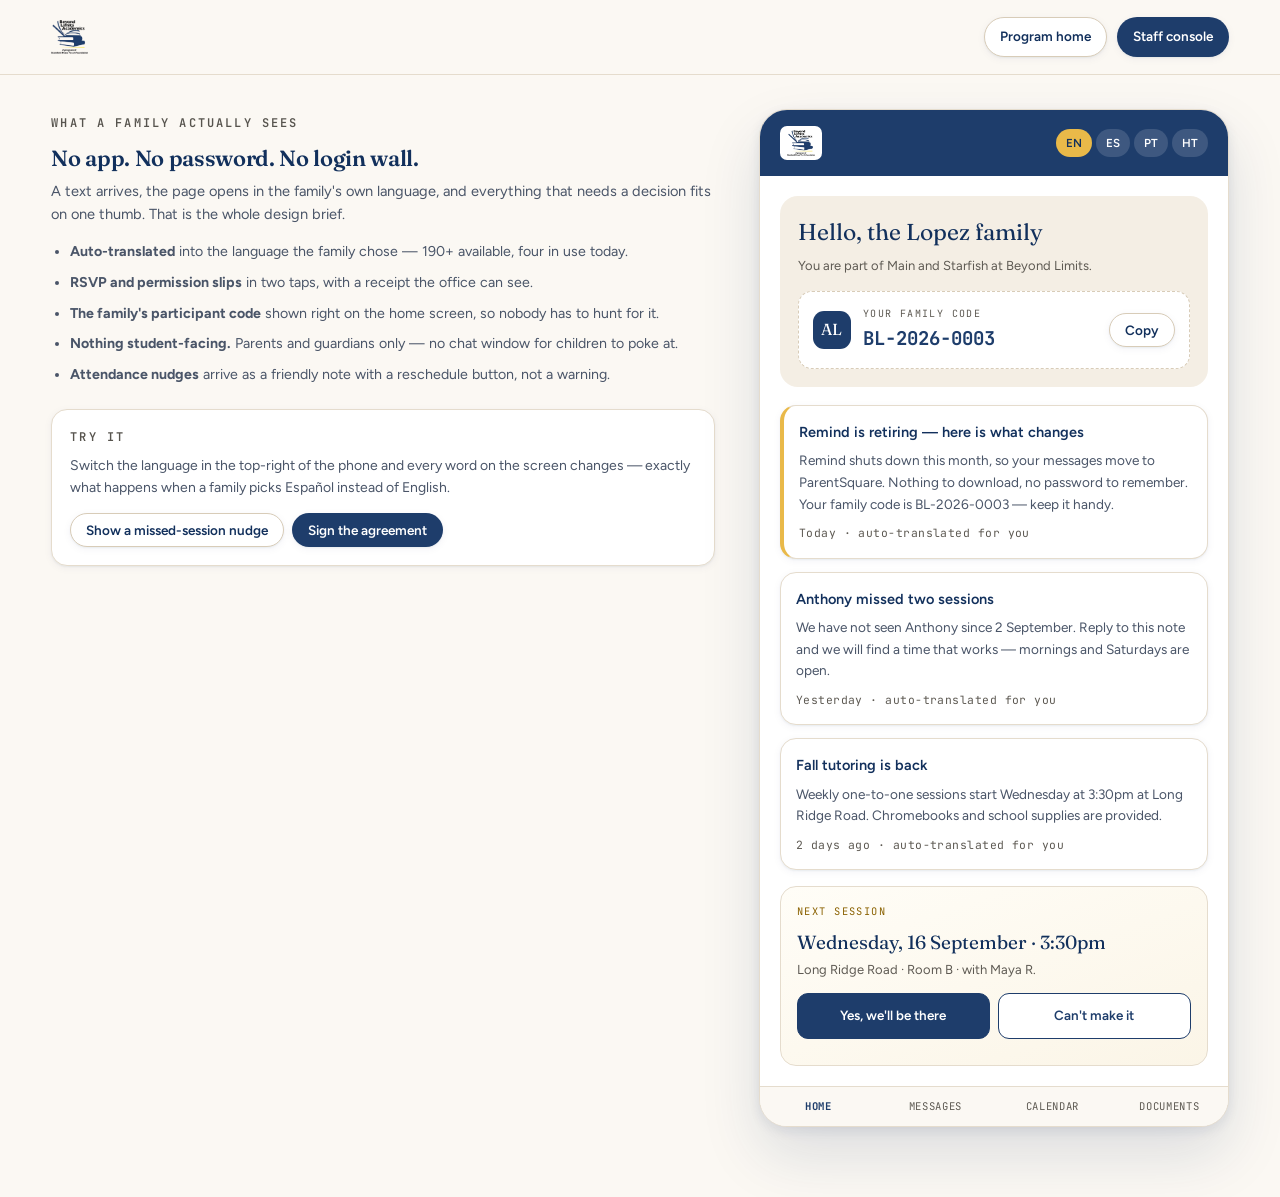
==== family.html @ e8ee2e5e "Beyond Limits Connect — demo build" ====
<!DOCTYPE html><html lang="en" class="js"><head>
<meta charset="utf-8"><meta name="viewport" content="width=device-width,initial-scale=1">
<title>Beyond Limits — for families</title>
<link rel="icon" href="assets/bl-mark.png"><link rel="stylesheet" href="assets/brand.css">
<style>
.famwrap{display:grid;grid-template-columns:1fr 470px;gap:44px;align-items:start;padding:34px 0 70px}
@media(max-width:1020px){.famwrap{grid-template-columns:1fr;justify-items:center}}
.fcol{width:100%;max-width:470px;background:#fff;border:1px solid var(--line);border-radius:28px;box-shadow:var(--sh-3);overflow:hidden}
.fhead{background:var(--navy);color:#fff;padding:16px 20px;display:flex;align-items:center;gap:12px}
.fhead img{height:34px;width:auto;background:#fff;border-radius:7px;padding:4px 7px}
.langsw{display:flex;gap:4px;margin-left:auto}
.langsw button{border:0;background:rgba(255,255,255,.14);color:#fff;font:inherit;font-size:11.6px;font-weight:600;padding:5px 10px;border-radius:100px;cursor:pointer}
.langsw button.on{background:var(--gold);color:var(--ink)}
.fbody{padding:20px}
.greet{background:var(--paper-2);border-radius:18px;padding:18px}
.codebig{display:flex;align-items:center;gap:12px;background:#fff;border:1px dashed var(--line-2);border-radius:14px;padding:14px;margin-top:14px}
.feed{display:grid;gap:13px}
.msg{border:1px solid var(--line);border-radius:16px;padding:15px;background:#fff;box-shadow:var(--sh-1)}
.msg.unread{border-left:4px solid var(--gold)}
.msg .mt{font-weight:600;font-size:14.5px;margin-bottom:4px}
.msg p{font-size:13.6px;color:#4A5568;margin:6px 0 0;line-height:1.6}
.msg .mf{font-size:11.4px;color:var(--muted);font-family:var(--f-m);margin-top:9px;letter-spacing:.04em}
.sess{border:1px solid var(--line);border-radius:16px;padding:16px;background:linear-gradient(160deg,#FFFDF7,#FBF5E7)}
.rsvp{display:flex;gap:8px;margin-top:12px}
.rsvp button{flex:1;border-radius:11px;padding:11px;font:inherit;font-weight:600;font-size:13.4px;cursor:pointer;border:1.5px solid var(--navy);background:#fff;color:var(--navy)}
.rsvp button.go{background:var(--navy);color:#fff}
.nudge{background:var(--amber-050);border:1px solid #F1DFB8;border-radius:16px;padding:16px}
.fnav{display:flex;border-top:1px solid var(--line);background:#FBF8F3}
.fnav div{flex:1;text-align:center;padding:11px 4px;font-size:10.6px;color:var(--muted);font-family:var(--f-m);letter-spacing:.06em}
.fnav div.on{color:var(--navy);font-weight:700}
.side h3{font-size:22px;margin-bottom:10px}
.side p{font-size:14.6px;color:#4A5568}
.side ul{margin:0;padding-left:19px;font-size:14.2px;color:#4A5568;display:grid;gap:8px}
</style></head><body>

<header style="background:rgba(251,248,243,.9);backdrop-filter:blur(12px);border-bottom:1px solid var(--line);position:sticky;top:0;z-index:20">
 <div class="wrap" style="display:flex;align-items:center;gap:18px;height:74px">
  <a class="lockup sm" href="index.html"><img src="assets/bl-logo.png" alt="Beyond Limits Academics"></a>
  <nav style="margin-left:auto;display:flex;gap:10px;align-items:center">
   <a class="btn btn-ghost btn-sm" href="index.html">Program home</a>
   <a class="btn btn-navy btn-sm" href="studio.html">Staff console</a></nav>
 </div></header>

<div class="wrap famwrap">
  <div class="side">
    <span class="eyebrow">What a family actually sees</span>
    <h3 style="margin-top:12px">No app. No password. No login wall.</h3>
    <p>A text arrives, the page opens in the family's own language, and everything that needs a decision fits on one thumb.
      That is the whole design brief.</p>
    <ul>
      <li><b>Auto-translated</b> into the language the family chose — 190+ available, four in use today.</li>
      <li><b>RSVP and permission slips</b> in two taps, with a receipt the office can see.</li>
      <li><b>The family's participant code</b> shown right on the home screen, so nobody has to hunt for it.</li>
      <li><b>Nothing student-facing.</b> Parents and guardians only — no chat window for children to poke at.</li>
      <li><b>Attendance nudges</b> arrive as a friendly note with a reschedule button, not a warning.</li>
    </ul>
    <div style="margin-top:22px;padding:18px;border-radius:16px;background:#fff;border:1px solid var(--line);box-shadow:var(--sh-1)">
      <div class="eyebrow" style="margin-bottom:8px">Try it</div>
      <div style="font-size:14px;color:#4A5568">Switch the language in the top-right of the phone and every word on the screen changes —
        exactly what happens when a family picks Español instead of English.</div>
      <div style="display:flex;gap:8px;margin-top:13px;flex-wrap:wrap">
        <button class="btn btn-ghost btn-sm" data-demo="missing">Show a missed-session nudge</button>
        <button class="btn btn-navy btn-sm" data-demo="sign">Sign the agreement</button></div>
    </div>
  </div>

  <div class="fcol">
    <div class="fhead">
      <img src="assets/bl-logo.png" alt="Beyond Limits">
      <div class="langsw">
        <button data-l="en" class="on">EN</button><button data-l="es">ES</button><button data-l="pt">PT</button><button data-l="ht">HT</button>
      </div>
    </div>
    <div class="fbody">
      <div class="greet">
        <div style="font-family:var(--f-d);font-size:23px" data-i18n="greet">Hello, the Lopez family</div>
        <div style="font-size:13px;color:var(--muted);margin-top:5px" data-i18n="sub">You are part of Main and Starfish at Beyond Limits.</div>
        <div class="codebig">
          <div style="width:38px;height:38px;border-radius:11px;background:var(--navy);color:#fff;display:grid;place-items:center;font-family:var(--f-d)">AL</div>
          <div><div class="mono" style="font-size:10px;letter-spacing:.14em;color:var(--muted)" data-i18n="yourcode">YOUR FAMILY CODE</div>
            <div class="mono" style="font-size:19px;font-weight:700;color:var(--navy);margin-top:2px">BL-2026-0003</div></div>
          <button class="btn btn-ghost btn-sm" style="margin-left:auto" data-i18n="copy">Copy</button>
        </div>
      </div>

      <div id="slot" style="margin-top:18px"></div>

      <div class="feed" style="margin-top:18px" id="feed"></div>
      <div class="sess" style="margin-top:16px">
        <div class="mono" style="font-size:10.4px;letter-spacing:.14em;color:#8A6100" data-i18n="next">NEXT SESSION</div>
        <div style="font-family:var(--f-d);font-size:19px;margin:7px 0 3px" data-i18n="nextT">Wednesday, 16 September &middot; 3:30pm</div>
        <div style="font-size:13px;color:var(--muted)" data-i18n="nextS">Long Ridge Road &middot; Room B &middot; with Maya R.</div>
        <div class="rsvp"><button class="go" data-i18n="yes">Yes, we'll be there</button><button data-i18n="no">Can't make it</button></div>
        <div id="rsvpOut" style="font-size:12.6px;color:var(--green);margin-top:10px"></div>
      </div>
    </div>
    <div class="fnav">
      <div class="on" data-i18n="nav1">HOME</div><div data-i18n="nav2">MESSAGES</div><div data-i18n="nav3">CALENDAR</div><div data-i18n="nav4">DOCUMENTS</div>
    </div>
  </div>
</div>

<script>
const T={
 en:{greet:'Hello, the Lopez family',sub:'You are part of Main and Starfish at Beyond Limits.',yourcode:'YOUR FAMILY CODE',copy:'Copy',
   next:'NEXT SESSION',nextT:'Wednesday, 16 September · 3:30pm',nextS:'Long Ridge Road · Room B · with Maya R.',yes:"Yes, we'll be there",
   no:"Can't make it",nav1:'HOME',nav2:'MESSAGES',nav3:'CALENDAR',nav4:'DOCUMENTS',
   m1:'Remind is retiring — here is what changes',m1b:'Remind shuts down this month, so your messages move to ParentSquare. Nothing to download, no password to remember. Your family code is BL-2026-0003 — keep it handy.',
   m2:'Fall tutoring is back',m2b:'Weekly one-to-one sessions start Wednesday at 3:30pm at Long Ridge Road. Chromebooks and school supplies are provided.',
   m3:'Anthony missed two sessions',m3b:'We have not seen Anthony since 2 September. Reply to this note and we will find a time that works — mornings and Saturdays are open.',
   ago:'2 days ago',yo:'Yesterday',tod:'Today'}, 
 es:{greet:'Hola, familia Lopez',sub:'Ustedes son parte de Main y Starfish en Beyond Limits.',yourcode:'CÓDIGO DE SU FAMILIA',copy:'Copiar',
   next:'PRÓXIMA SESIÓN',nextT:'Miércoles, 16 de septiembre · 3:30pm',nextS:'Long Ridge Road · Sala B · con Maya R.',yes:'Sí, asistiremos',
   no:'No podemos',nav1:'INICIO',nav2:'MENSAJES',nav3:'CALENDARIO',nav4:'DOCUMENTOS',
   m1:'Remind se despide — esto es lo que cambia',m1b:'Remind cierra este mes, así que sus mensajes pasan a ParentSquare. No hay nada que descargar ni contraseña que recordar. El código de su familia es BL-2026-0003.',
   m2:'Tutorías de otoño',m2b:'Las sesiones individuales empiezan el miércoles a las 3:30pm en Long Ridge Road. Proveemos Chromebooks y útiles escolares.',
   m3:'Anthony faltó a dos sesiones',m3b:'No vemos a Anthony desde el 2 de septiembre. Responda a este mensaje y buscaremos un horario — hay espacio en las mañanas y los sábados.',
   ago:'hace 2 días',yo:'Ayer',tod:'Hoy'},
 pt:{greet:'Olá, família Lopez',sub:'Vocês fazem parte de Main e Starfish no Beyond Limits.',yourcode:'CÓDIGO DA FAMÍLIA',copy:'Copiar',
   next:'PRÓXIMA SESSÃO',nextT:'Quarta, 16 de setembro · 15h30',nextS:'Long Ridge Road · Sala B · com Maya R.',yes:'Sim, estaremos lá',
   no:'Não podemos',nav1:'INÍCIO',nav2:'MENSAGENS',nav3:'CALENDÁRIO',nav4:'DOCUMENTOS',
   m1:'O Remind está acabando — veja o que muda',m1b:'O Remind será desativado este mês, então suas mensagens passam para o ParentSquare. Nada para baixar. O código da sua família é BL-2026-0003.',
   m2:'As tutorias de outono voltaram',m2b:'As sessões individuais começam quarta às 15h30 na Long Ridge Road. Fornecemos Chromebooks e material escolar.',
   m3:'Anthony faltou a duas sessões',m3b:'Não vemos Anthony desde 2 de setembro. Responda e encontraremos um horário — manhãs e sábados estão livres.',
   ago:'2 dias atrás',yo:'Ontem',tod:'Hoje'},
 ht:{greet:'Bonjou, fanmi Lopez',sub:'Nou fè pati Main ak Starfish nan Beyond Limits.',yourcode:'KÒD FANMI W',copy:'Kopye',
   next:'PWOCHEN SESYON',nextT:'Mèkredi 16 septanm · 3:30pm',nextS:'Long Ridge Road · Sal B · ak Maya R.',yes:'Wi, n ap vini',
   no:'Nou pa ka',nav1:'AKÈY',nav2:'MESAJ',nav3:'KALANDRIYE',nav4:'DOKIMAN',
   m1:'Remind ap fèmen — men sa ki chanje',m1b:'Remind ap fèmen mwa sa a, kidonk mesaj ou yo ale nan ParentSquare. Pa gen anyen pou telechaje. Kòd fanmi w se BL-2026-0003.',
   m2:'Titòray otòn yo tounen',m2b:'Sesyon endividyèl yo kòmanse mèkredi 3:30pm nan Long Ridge Road. Nou bay Chromebook ak materyèl lekòl.',
   m3:'Anthony manke de sesyon',m3b:'Nou pa wè Anthony depi 2 septanm. Reponn mesaj sa a epi n ap jwenn yon lè ki bon — maten ak samdi disponib.',
   ago:'2 jou de sa',yo:'Yè',tod:'Jodi a'}};
let L='en', MODE=null;
const g=k=>T[L][k];
function feed(){
 const h=[
  ['m1','m1b','tod',1],['m3','m3b','yo',0],['m2','m2b','ago',0]];
 document.getElementById('feed').innerHTML=h.map(x=>`<div class="msg ${x[3]?'unread':''}">
   <div class="mt">${g(x[0])}</div><p>${g(x[1])}</p>
   <div class="mf">${g(x[2])} &middot; ${L==='es'?'traducido automáticamente':L==='pt'?'traduzido automaticamente':L==='ht'?'tradui otomatikman':'auto-translated for you'}</div></div>`).join('');
}
function slot(mode){
 const s=document.getElementById('slot');
 if(mode==='missing'){s.innerHTML=`<div class="nudge">
   <div class="mono" style="font-size:10.4px;letter-spacing:.14em;color:#8A6100">${L==='es'?'AVISO AMABLE':L==='pt'?'AVISO AMIGÁVEL':L==='ht'?'YON TI NOT':L==='en'?'A GENTLE NUDGE':''}</div>
   <div style="font-family:var(--f-d);font-size:18px;margin:7px 0 4px">${g('m3')}</div>
   <p style="font-size:13.4px;color:#5B4A22;margin:0">${g('m3b')}</p>
   <div class="rsvp"><button class="go">${L==='es'?'Reservar otra hora':L==='pt'?'Marcar outro horário':L==='ht'?'Chwazi yon lè':L==='en'?'Book another time':''}</button>
     <button>${L==='es'?'Llamenme':L==='pt'?'Ligue-me':L==='ht'?'Rele mwen':L==='en'?'Call me':''}</button></div></div>`;}
 else if(mode==='sign'){s.innerHTML=`<div style="border:1px solid var(--line);border-radius:16px;padding:16px;background:#FCFAF6">
   <div class="mono" style="font-size:10.4px;letter-spacing:.14em;color:var(--muted)">${L==='es'?'ACUERDO':L==='pt'?'ACORDO':L==='ht'?'AKò A':L==='en'?'AGREEMENT':''}</div>
   <div style="font-family:var(--f-d);font-size:18px;margin:7px 0 10px">${L==='es'?'Acuerdo de participación — Main':L==='pt'?'Acordo de participação — Main':L==='ht'?'Akò patisipasyon — Main':L==='en'?'Participant Agreement — Main':''}</div>
   <div style="display:flex;gap:9px;font-size:13px;color:#4A5568"><span class="chip chip-green">${L==='es'?'1 de 1 firmado':L==='pt'?'1 de 1 assinado':L==='ht'?'1 sou 1 siyen':L==='en'?'1 of 1 signed':''}</span>
   <span class="chip">${L==='es'?'No se pedirá otra vez':L==='pt'?'Nunca pediremos de novo':L==='ht'?'P ap mande ankò':'Never asked to re-submit'}</span></div>
   <button class="btn btn-navy btn-sm" style="width:100%;justify-content:center;margin-top:12px" id="fSign">${L==='es'?'Firmar ahora':L==='pt'?'Assinar agora':L==='ht'?'Siyen kounye a':L==='en'?'Sign now':''}</button>
   <div id="fSignOut" style="font-size:12.4px;color:var(--green);margin-top:9px"></div></div>`;}
 else { s.innerHTML=''; }
 const fs=document.getElementById('fSign'); if(fs)fs.onclick=()=>document.getElementById('fSignOut').textContent=
   L==='es'?'Firmado y guardado.':L==='pt'?'Assinado e arquivado.':L==='ht'?'Siyen epi achive.':'Signed and filed.';
}
function lang(l){L=l;document.documentElement.lang=l;
 document.querySelectorAll('[data-i18n]').forEach(e=>{const k=e.dataset.i18n;if(T[l][k])e.innerHTML=T[l][k];});
 document.querySelectorAll('.langsw button').forEach(b=>b.classList.toggle('on',b.dataset.l===l));
 feed(); slot(MODE);}
document.querySelectorAll('.langsw button').forEach(b=>b.onclick=()=>lang(b.dataset.l));
document.querySelectorAll('[data-demo]').forEach(b=>b.onclick=()=>{MODE=(MODE===b.dataset.demo)?null:b.dataset.demo;slot(MODE);});
document.querySelectorAll('.rsvp button').forEach(b=>b.onclick=()=>{
 document.getElementById('rsvpOut').textContent = L==='es'?'Gracias — confirmado.':L==='pt'?'Obrigado — confirmado.':L==='ht'?'Mèsi — konfime.':'Thank you — confirmed.';});
feed(); slot(MODE);
</script></body></html>
---- assets/brand.css ----
/* ============================================================
   BEYOND LIMITS CONNECT — brand & component system
   Palette sampled from the official BL logo: navy #1E3D6B
   Paper/ink library aesthetic. Fraunces + Figtree + JetBrains Mono.
   ============================================================ */
@import url('https://fonts.googleapis.com/css2?family=Fraunces:opsz,wght@9..144,300..900&family=Figtree:wght@300..900&family=JetBrains+Mono:wght@400..700&display=swap');

:root{
  --navy:#1E3D6B; --ink:#12305C; --ink-2:#2B4C7E; --navy-900:#0C2144; --navy-050:#E8EEF7;
  --gold:#E9B949; --gold-2:#F5D06B; --gold-lt:#FFF17A; --gold-050:#FDF6E3;
  --paper:#FBF8F3; --paper-2:#F4EEE4; --paper-3:#EDE5D7; --card:#FFFFFF;
  --line:#E5DCCD; --line-2:#D8CCB8;
  --green:#2E7D5B; --green-050:#E7F3EC;
  --amber:#C77700; --amber-050:#FBF0DC;
  --red:#B3382C;  --red-050:#FBEAE7;
  --muted:#5E5A53; --muted-2:#8A857C;
  --r-xs:6px; --r-sm:10px; --r-md:16px; --r-lg:24px; --r-xl:34px;
  --sh-1:0 1px 2px rgba(18,48,92,.06), 0 2px 8px rgba(18,48,92,.05);
  --sh-2:0 2px 6px rgba(18,48,92,.07), 0 12px 28px rgba(18,48,92,.08);
  --sh-3:0 4px 12px rgba(18,48,92,.09), 0 28px 60px rgba(18,48,92,.13);
  --f-d:"Fraunces",Georgia,serif;
  --f-b:"Figtree",-apple-system,BlinkMacSystemFont,"Segoe UI",sans-serif;
  --f-m:"JetBrains Mono",ui-monospace,SFMono-Regular,monospace;
}
*{box-sizing:border-box}
html{-webkit-text-size-adjust:100%}
body{margin:0;background:var(--paper);color:var(--ink);font-family:var(--f-b);font-size:16px;line-height:1.6;
  -webkit-font-smoothing:antialiased;text-rendering:optimizeLegibility}
h1,h2,h3,h4{font-family:var(--f-d);font-weight:600;letter-spacing:-.015em;line-height:1.06;margin:0;color:var(--ink)}
h1{font-size:clamp(38px,5.4vw,74px);font-variation-settings:"SOFT" 30,"WONK" 1}
h2{font-size:clamp(28px,3.4vw,46px);font-variation-settings:"SOFT" 20}
h3{font-size:clamp(19px,1.6vw,25px)}
p{margin:0 0 1em}
a{color:inherit}
.mono{font-family:var(--f-m);font-variant-ligatures:none}
.wrap{width:min(1240px,92vw);margin-inline:auto}
.eyebrow{font-family:var(--f-m);font-size:12px;letter-spacing:.18em;text-transform:uppercase;color:#57544E;font-weight:600}
.lede{font-size:clamp(17px,1.35vw,20px);color:#41506B;max-width:60ch}
.hl{background:linear-gradient(180deg,transparent 58%,var(--gold-2) 58%,var(--gold-2) 92%,transparent 92%)}

/* buttons */
.btn{display:inline-flex;align-items:center;gap:9px;font-family:var(--f-b);font-weight:600;font-size:15px;
  padding:12px 22px;border-radius:100px;border:1.5px solid transparent;cursor:pointer;text-decoration:none;
  transition:transform .16s cubic-bezier(.2,.8,.3,1),box-shadow .18s,background .18s,color .18s;white-space:nowrap}
.btn:active{transform:translateY(1px) scale(.99)}
.btn-navy{background:var(--navy);color:#fff;box-shadow:var(--sh-1)}
.btn-navy:hover{background:var(--ink);box-shadow:var(--sh-2);transform:translateY(-1px)}
.btn-ghost{background:#fff;border-color:var(--line-2);color:var(--ink);box-shadow:var(--sh-1)}
.btn-ghost:hover{border-color:var(--navy);background:#fff}
.btn-gold{background:var(--gold);color:var(--ink);box-shadow:var(--sh-1)}
.btn-gold:hover{background:var(--gold-2);transform:translateY(-1px)}
.btn-sm{padding:8px 15px;font-size:13.5px}
.btn-lg{padding:16px 32px;font-size:16.5px}
.ic{width:18px;height:18px;flex:none;stroke-width:1.7;fill:none;stroke:currentColor;stroke-linecap:round;stroke-linejoin:round}
.ic-lg{width:24px;height:24px}.ic-sm{width:15px;height:15px}

/* logo lockups — the company's own file, never redrawn */
.lockup{display:flex;align-items:center;gap:12px;text-decoration:none}
.lockup img{display:block;height:44px;width:auto}
.lockup.sm img{height:34px}
.lockup-plate{background:#fff;border-radius:var(--r-sm);padding:9px 14px;box-shadow:var(--sh-1);border:1px solid var(--line)}
.lockup-plate img{height:40px}

/* chips */
.chip{display:inline-flex;align-items:center;gap:6px;font-size:12.5px;font-weight:600;padding:5px 11px;border-radius:100px;
  background:var(--paper-2);color:#4A5568;border:1px solid var(--line);white-space:nowrap}
.chip-navy{background:var(--navy-050);color:var(--navy);border-color:#D3E0F2}
.chip-gold{background:var(--gold-050);color:#8A6100;border-color:#F0E0B4}
.chip-green{background:var(--green-050);color:var(--green);border-color:#CBE5D6}
.chip-amber{background:var(--amber-050);color:var(--amber);border-color:#F2DDB4}
.chip-red{background:var(--red-050);color:var(--red);border-color:#F2CFC9}
.dot{width:7px;height:7px;border-radius:50%;background:currentColor;flex:none}
.dot.pulse{animation:pulse 2s infinite}
@keyframes pulse{0%,100%{opacity:1}50%{opacity:.35}}

/* index card — the motif */
.icard{background:var(--card);border:1px solid var(--line);border-radius:var(--r-md);padding:22px;position:relative;box-shadow:var(--sh-1)}
.icard::after{content:"";position:absolute;left:0;right:0;bottom:0;height:4px;border-radius:0 0 var(--r-md) var(--r-md);
  background:repeating-linear-gradient(90deg,var(--navy) 0 6px,transparent 6px 12px);opacity:.14}
.code{font-family:var(--f-m);font-weight:600;letter-spacing:.02em;background:var(--navy-050);color:var(--navy);
  padding:2px 8px;border-radius:var(--r-xs);font-size:13px;border:1px solid #D9E4F4}
.notch{border-radius:var(--r-md);background:
  radial-gradient(circle at 0 50%,var(--paper) 9px,transparent 9.5px),
  radial-gradient(circle at 100% 50%,var(--paper) 9px,transparent 9.5px),#fff}

/* tooltips: soft white-glow, Pixar-fade (never a dark box) */
[data-tip]{position:relative}
[data-tip]::before{content:attr(data-tip);position:absolute;bottom:calc(100% + 11px);left:50%;transform:translateX(-50%) translateY(5px) scale(.96);
  background:#fff;color:var(--ink);font-size:12.5px;font-weight:500;line-height:1.45;padding:9px 13px;border-radius:12px;width:max-content;max-width:260px;
  box-shadow:0 2px 4px rgba(18,48,92,.08),0 14px 34px rgba(18,48,92,.16),0 0 0 1px rgba(18,48,92,.07);
  opacity:0;pointer-events:none;transition:opacity .26s ease,transform .26s cubic-bezier(.2,.9,.3,1);z-index:70;text-align:left;white-space:normal;font-family:var(--f-b)}
[data-tip]::after{content:"";position:absolute;bottom:calc(100% + 5px);left:50%;transform:translateX(-50%) translateY(5px);width:9px;height:9px;background:#fff;rotate:45deg;
  box-shadow:1px 1px 0 rgba(18,48,92,.06);opacity:0;transition:opacity .26s ease,transform .26s cubic-bezier(.2,.9,.3,1);z-index:69}
[data-tip]:hover::before,[data-tip]:hover::after{opacity:1;transform:translateX(-50%) translateY(0) scale(1)}
[data-tip].tip-r::before{left:auto;right:0;transform:translateX(0) translateY(5px)}
[data-tip].tip-r:hover::before{transform:translateX(0) translateY(0)}

/* animated meters (never frozen) */
.meter{height:7px;border-radius:100px;background:var(--paper-3);overflow:hidden}
.meter > i{display:block;height:100%;border-radius:100px;background:var(--navy);width:0;transition:width 1.4s cubic-bezier(.2,.85,.25,1)}
.meter.g > i{background:var(--green)}.meter.a > i{background:var(--amber)}.meter.r > i{background:var(--red)}
.meter.gold > i{background:linear-gradient(90deg,var(--gold),var(--gold-2))}
@media (prefers-reduced-motion:reduce){*{animation-duration:.01ms!important;transition-duration:.01ms!important}}
.sr{position:absolute;width:1px;height:1px;overflow:hidden;clip:rect(0 0 0 0)}

/* reveal only when JS is available (no blank sections without JS) */
.reveal{opacity:1;transform:none}
html.js .reveal{opacity:0;transform:translateY(18px)}
html.js .reveal.in{opacity:1;transform:none;transition:opacity .8s cubic-bezier(.2,.85,.3,1),transform .8s cubic-bezier(.2,.85,.3,1)}
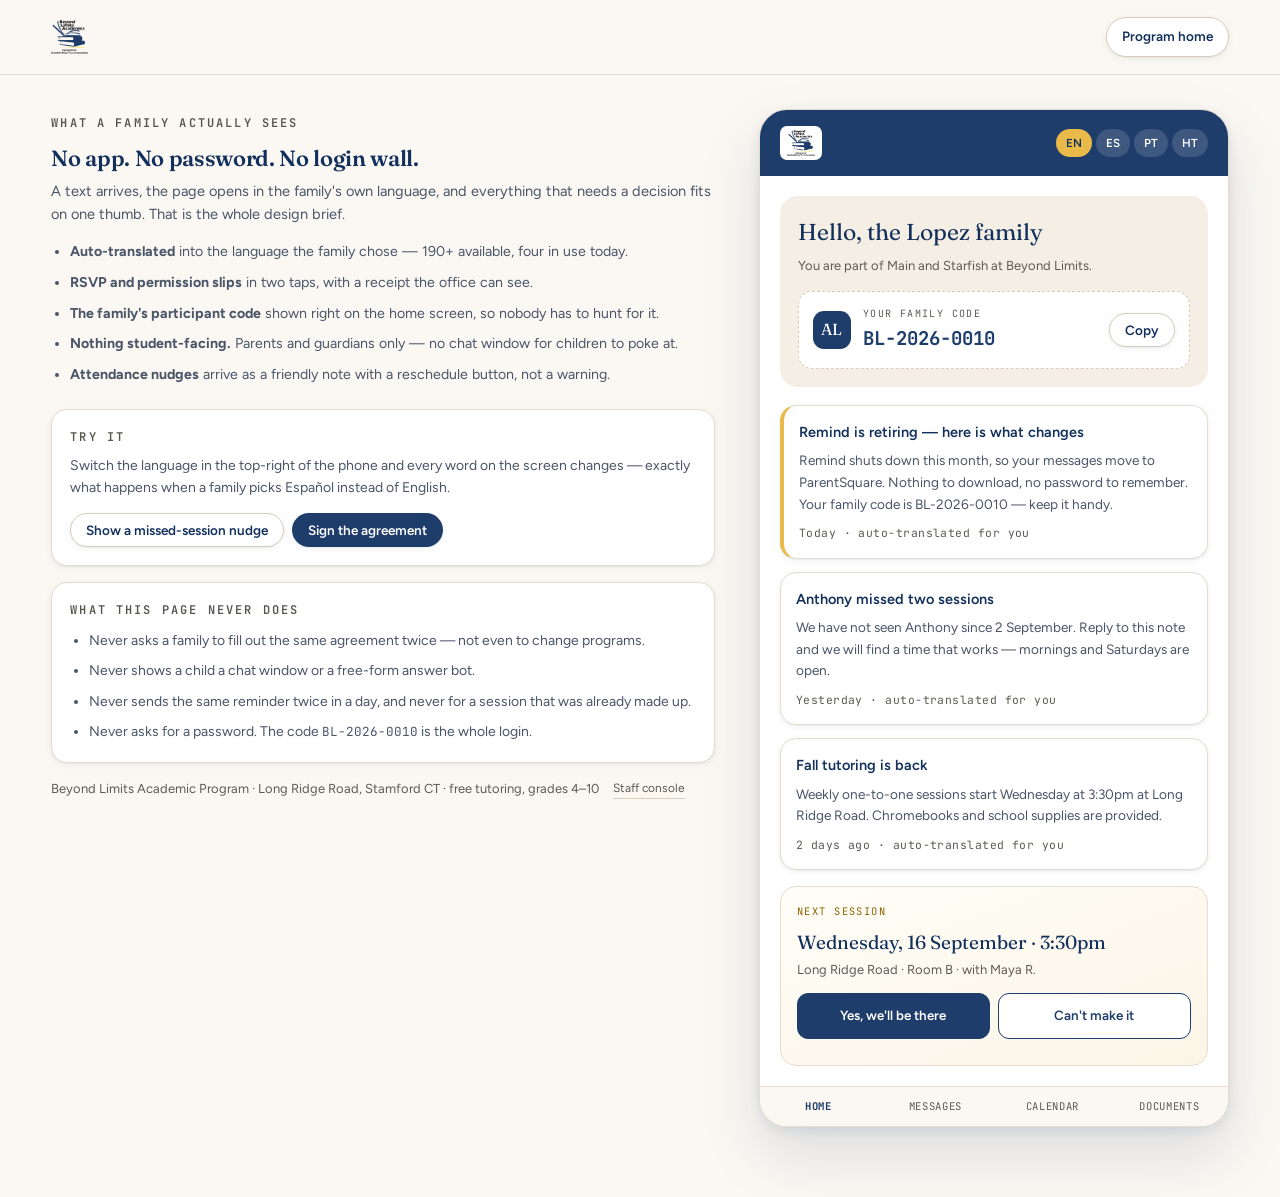
==== commit 4ce42a08: "audit fixes: unioned audience counts, working code search, derived per-track/attendance data, real e" ====
--- a/family.html
+++ b/family.html
@@ -38,7 +38,7 @@
   <a class="lockup sm" href="index.html"><img src="assets/bl-logo.png" alt="Beyond Limits Academics"></a>
   <nav style="margin-left:auto;display:flex;gap:10px;align-items:center">
    <a class="btn btn-ghost btn-sm" href="index.html">Program home</a>
-   <a class="btn btn-navy btn-sm" href="studio.html">Staff console</a></nav>
+   </nav>
  </div></header>
 
 <div class="wrap famwrap">
@@ -62,6 +62,21 @@
         <button class="btn btn-ghost btn-sm" data-demo="missing">Show a missed-session nudge</button>
         <button class="btn btn-navy btn-sm" data-demo="sign">Sign the agreement</button></div>
     </div>
+
+    <div style="margin-top:16px;padding:18px;border-radius:16px;background:#fff;border:1px solid var(--line);box-shadow:var(--sh-1)">
+      <div class="eyebrow" style="margin-bottom:10px">What this page never does</div>
+      <ul style="margin:0;padding-left:19px;font-size:14px;color:#4A5568;display:grid;gap:8px">
+        <li>Never asks a family to fill out the same agreement twice — not even to change programs.</li>
+        <li>Never shows a child a chat window or a free-form answer bot.</li>
+        <li>Never sends the same reminder twice in a day, and never for a session that was already made up.</li>
+        <li>Never asks for a password. The code <span class="mono" style="font-size:12.6px">BL-2026-0010</span> is the whole login.</li>
+      </ul>
+    </div>
+
+    <div style="margin-top:16px;display:flex;gap:14px;align-items:center;flex-wrap:wrap">
+      <div style="font-size:13px;color:var(--muted)">Beyond Limits Academic Program &middot; Long Ridge Road, Stamford CT &middot; free tutoring, grades 4&ndash;10</div>
+      <a href="studio.html" style="font-size:12px;color:var(--muted);text-decoration:none;border-bottom:1px solid var(--line-2)">Staff console</a>
+    </div>
   </div>
 
   <div class="fcol">
@@ -78,7 +93,7 @@
         <div class="codebig">
           <div style="width:38px;height:38px;border-radius:11px;background:var(--navy);color:#fff;display:grid;place-items:center;font-family:var(--f-d)">AL</div>
           <div><div class="mono" style="font-size:10px;letter-spacing:.14em;color:var(--muted)" data-i18n="yourcode">YOUR FAMILY CODE</div>
-            <div class="mono" style="font-size:19px;font-weight:700;color:var(--navy);margin-top:2px">BL-2026-0003</div></div>
+            <div class="mono" style="font-size:19px;font-weight:700;color:var(--navy);margin-top:2px">BL-2026-0010</div></div>
           <button class="btn btn-ghost btn-sm" style="margin-left:auto" data-i18n="copy">Copy</button>
         </div>
       </div>
@@ -105,28 +120,28 @@
  en:{greet:'Hello, the Lopez family',sub:'You are part of Main and Starfish at Beyond Limits.',yourcode:'YOUR FAMILY CODE',copy:'Copy',
    next:'NEXT SESSION',nextT:'Wednesday, 16 September · 3:30pm',nextS:'Long Ridge Road · Room B · with Maya R.',yes:"Yes, we'll be there",
    no:"Can't make it",nav1:'HOME',nav2:'MESSAGES',nav3:'CALENDAR',nav4:'DOCUMENTS',
-   m1:'Remind is retiring — here is what changes',m1b:'Remind shuts down this month, so your messages move to ParentSquare. Nothing to download, no password to remember. Your family code is BL-2026-0003 — keep it handy.',
+   m1:'Remind is retiring — here is what changes',m1b:'Remind shuts down this month, so your messages move to ParentSquare. Nothing to download, no password to remember. Your family code is BL-2026-0010 — keep it handy.',
    m2:'Fall tutoring is back',m2b:'Weekly one-to-one sessions start Wednesday at 3:30pm at Long Ridge Road. Chromebooks and school supplies are provided.',
    m3:'Anthony missed two sessions',m3b:'We have not seen Anthony since 2 September. Reply to this note and we will find a time that works — mornings and Saturdays are open.',
    ago:'2 days ago',yo:'Yesterday',tod:'Today'}, 
  es:{greet:'Hola, familia Lopez',sub:'Ustedes son parte de Main y Starfish en Beyond Limits.',yourcode:'CÓDIGO DE SU FAMILIA',copy:'Copiar',
    next:'PRÓXIMA SESIÓN',nextT:'Miércoles, 16 de septiembre · 3:30pm',nextS:'Long Ridge Road · Sala B · con Maya R.',yes:'Sí, asistiremos',
    no:'No podemos',nav1:'INICIO',nav2:'MENSAJES',nav3:'CALENDARIO',nav4:'DOCUMENTOS',
-   m1:'Remind se despide — esto es lo que cambia',m1b:'Remind cierra este mes, así que sus mensajes pasan a ParentSquare. No hay nada que descargar ni contraseña que recordar. El código de su familia es BL-2026-0003.',
+   m1:'Remind se despide — esto es lo que cambia',m1b:'Remind cierra este mes, así que sus mensajes pasan a ParentSquare. No hay nada que descargar ni contraseña que recordar. El código de su familia es BL-2026-0010.',
    m2:'Tutorías de otoño',m2b:'Las sesiones individuales empiezan el miércoles a las 3:30pm en Long Ridge Road. Proveemos Chromebooks y útiles escolares.',
    m3:'Anthony faltó a dos sesiones',m3b:'No vemos a Anthony desde el 2 de septiembre. Responda a este mensaje y buscaremos un horario — hay espacio en las mañanas y los sábados.',
    ago:'hace 2 días',yo:'Ayer',tod:'Hoy'},
  pt:{greet:'Olá, família Lopez',sub:'Vocês fazem parte de Main e Starfish no Beyond Limits.',yourcode:'CÓDIGO DA FAMÍLIA',copy:'Copiar',
    next:'PRÓXIMA SESSÃO',nextT:'Quarta, 16 de setembro · 15h30',nextS:'Long Ridge Road · Sala B · com Maya R.',yes:'Sim, estaremos lá',
    no:'Não podemos',nav1:'INÍCIO',nav2:'MENSAGENS',nav3:'CALENDÁRIO',nav4:'DOCUMENTOS',
-   m1:'O Remind está acabando — veja o que muda',m1b:'O Remind será desativado este mês, então suas mensagens passam para o ParentSquare. Nada para baixar. O código da sua família é BL-2026-0003.',
+   m1:'O Remind está acabando — veja o que muda',m1b:'O Remind será desativado este mês, então suas mensagens passam para o ParentSquare. Nada para baixar. O código da sua família é BL-2026-0010.',
    m2:'As tutorias de outono voltaram',m2b:'As sessões individuais começam quarta às 15h30 na Long Ridge Road. Fornecemos Chromebooks e material escolar.',
    m3:'Anthony faltou a duas sessões',m3b:'Não vemos Anthony desde 2 de setembro. Responda e encontraremos um horário — manhãs e sábados estão livres.',
    ago:'2 dias atrás',yo:'Ontem',tod:'Hoje'},
  ht:{greet:'Bonjou, fanmi Lopez',sub:'Nou fè pati Main ak Starfish nan Beyond Limits.',yourcode:'KÒD FANMI W',copy:'Kopye',
    next:'PWOCHEN SESYON',nextT:'Mèkredi 16 septanm · 3:30pm',nextS:'Long Ridge Road · Sal B · ak Maya R.',yes:'Wi, n ap vini',
    no:'Nou pa ka',nav1:'AKÈY',nav2:'MESAJ',nav3:'KALANDRIYE',nav4:'DOKIMAN',
-   m1:'Remind ap fèmen — men sa ki chanje',m1b:'Remind ap fèmen mwa sa a, kidonk mesaj ou yo ale nan ParentSquare. Pa gen anyen pou telechaje. Kòd fanmi w se BL-2026-0003.',
+   m1:'Remind ap fèmen — men sa ki chanje',m1b:'Remind ap fèmen mwa sa a, kidonk mesaj ou yo ale nan ParentSquare. Pa gen anyen pou telechaje. Kòd fanmi w se BL-2026-0010.',
    m2:'Titòray otòn yo tounen',m2b:'Sesyon endividyèl yo kòmanse mèkredi 3:30pm nan Long Ridge Road. Nou bay Chromebook ak materyèl lekòl.',
    m3:'Anthony manke de sesyon',m3b:'Nou pa wè Anthony depi 2 septanm. Reponn mesaj sa a epi n ap jwenn yon lè ki bon — maten ak samdi disponib.',
    ago:'2 jou de sa',yo:'Yè',tod:'Jodi a'}};
@@ -150,13 +165,24 @@
  else if(mode==='sign'){s.innerHTML=`<div style="border:1px solid var(--line);border-radius:16px;padding:16px;background:#FCFAF6">
    <div class="mono" style="font-size:10.4px;letter-spacing:.14em;color:var(--muted)">${L==='es'?'ACUERDO':L==='pt'?'ACORDO':L==='ht'?'AKò A':L==='en'?'AGREEMENT':''}</div>
    <div style="font-family:var(--f-d);font-size:18px;margin:7px 0 10px">${L==='es'?'Acuerdo de participación — Main':L==='pt'?'Acordo de participação — Main':L==='ht'?'Akò patisipasyon — Main':L==='en'?'Participant Agreement — Main':''}</div>
-   <div style="display:flex;gap:9px;font-size:13px;color:#4A5568"><span class="chip chip-green">${L==='es'?'1 de 1 firmado':L==='pt'?'1 de 1 assinado':L==='ht'?'1 sou 1 siyen':L==='en'?'1 of 1 signed':''}</span>
+   <div style="display:flex;gap:9px;font-size:13px;color:#4A5568"><span class="chip chip-amber" id="signedChip">${L==='es'?'Sin firmar':L==='pt'?'Não assinado':L==='ht'?'Pa siyen':L==='en'?'Not signed yet':''}</span>
    <span class="chip">${L==='es'?'No se pedirá otra vez':L==='pt'?'Nunca pediremos de novo':L==='ht'?'P ap mande ankò':'Never asked to re-submit'}</span></div>
-   <button class="btn btn-navy btn-sm" style="width:100%;justify-content:center;margin-top:12px" id="fSign">${L==='es'?'Firmar ahora':L==='pt'?'Assinar agora':L==='ht'?'Siyen kounye a':L==='en'?'Sign now':''}</button>
+   <canvas id="fsig" width="560" height="150" style="width:100%;height:120px;border:1.5px dashed var(--line-2);border-radius:12px;background:#fff;margin-top:12px;cursor:crosshair;touch-action:none"></canvas>
+   <div style="font-size:11.4px;color:var(--muted);margin-top:6px">${L==='es'?'Firme con el dedo o el ratón.':L==='pt'?'Assine com o dedo ou o rato.':L==='ht'?'Siyen ak dwèt ou oswa sourit.':L==='en'?'Sign with a finger or a mouse.':''}</div>
+   <button class="btn btn-navy btn-sm" style="width:100%;justify-content:center;margin-top:10px" id="fSign">${L==='es'?'Firmar ahora':L==='pt'?'Assinar agora':L==='ht'?'Siyen kounye a':L==='en'?'Sign now':''}</button>
    <div id="fSignOut" style="font-size:12.4px;color:var(--green);margin-top:9px"></div></div>`;}
  else { s.innerHTML=''; }
- const fs=document.getElementById('fSign'); if(fs)fs.onclick=()=>document.getElementById('fSignOut').textContent=
-   L==='es'?'Firmado y guardado.':L==='pt'?'Assinado e arquivado.':L==='ht'?'Siyen epi achive.':'Signed and filed.';
+ const fs=document.getElementById('fSign'), cvS=document.getElementById('fsig');
+ if(cvS){const cx2=cvS.getContext('2d');cx2.lineWidth=2.4;cx2.lineCap='round';cx2.strokeStyle='#12305C';let dn=false;
+   const P=e=>{const r=cvS.getBoundingClientRect();return[(e.clientX-r.left)*(cvS.width/r.width),(e.clientY-r.top)*(cvS.height/r.height)];};
+   cvS.onpointerdown=e=>{dn=true;cx2.beginPath();cx2.moveTo(...P(e));};
+   cvS.onpointermove=e=>{if(dn){cx2.lineTo(...P(e));cx2.stroke();}};
+   window.addEventListener('pointerup',()=>dn=false);}
+ if(fs)fs.onclick=()=>{
+   const ink=cvS?(()=>{const d=cvS.getContext('2d').getImageData(0,0,cvS.width,cvS.height).data;let k=0;for(let i=3;i<d.length;i+=4)if(d[i]>0)k++;return k;})():1;
+   if(ink<400){document.getElementById('fSignOut').textContent=L==='es'?'Firme primero en el recuadro.':L==='pt'?'Assine primeiro na caixa.':L==='ht'?'Siyen nan kaz la anvan.':'Please sign in the box first.';return;}
+   const ch=document.getElementById('signedChip'); if(ch){ch.className='chip chip-green';ch.textContent=L==='es'?'1 de 1 firmado':L==='pt'?'1 de 1 assinado':L==='ht'?'1 sou 1 siyen':'1 of 1 signed';}
+   document.getElementById('fSignOut').textContent=L==='es'?'Firmado y guardado. Nunca se pedirá otra vez.':L==='pt'?'Assinado e arquivado. Nunca pediremos de novo.':L==='ht'?'Siyen epi achive. P ap mande ankò.':'Signed and filed. Never asked to re-submit.';};
 }
 function lang(l){L=l;document.documentElement.lang=l;
  document.querySelectorAll('[data-i18n]').forEach(e=>{const k=e.dataset.i18n;if(T[l][k])e.innerHTML=T[l][k];});
